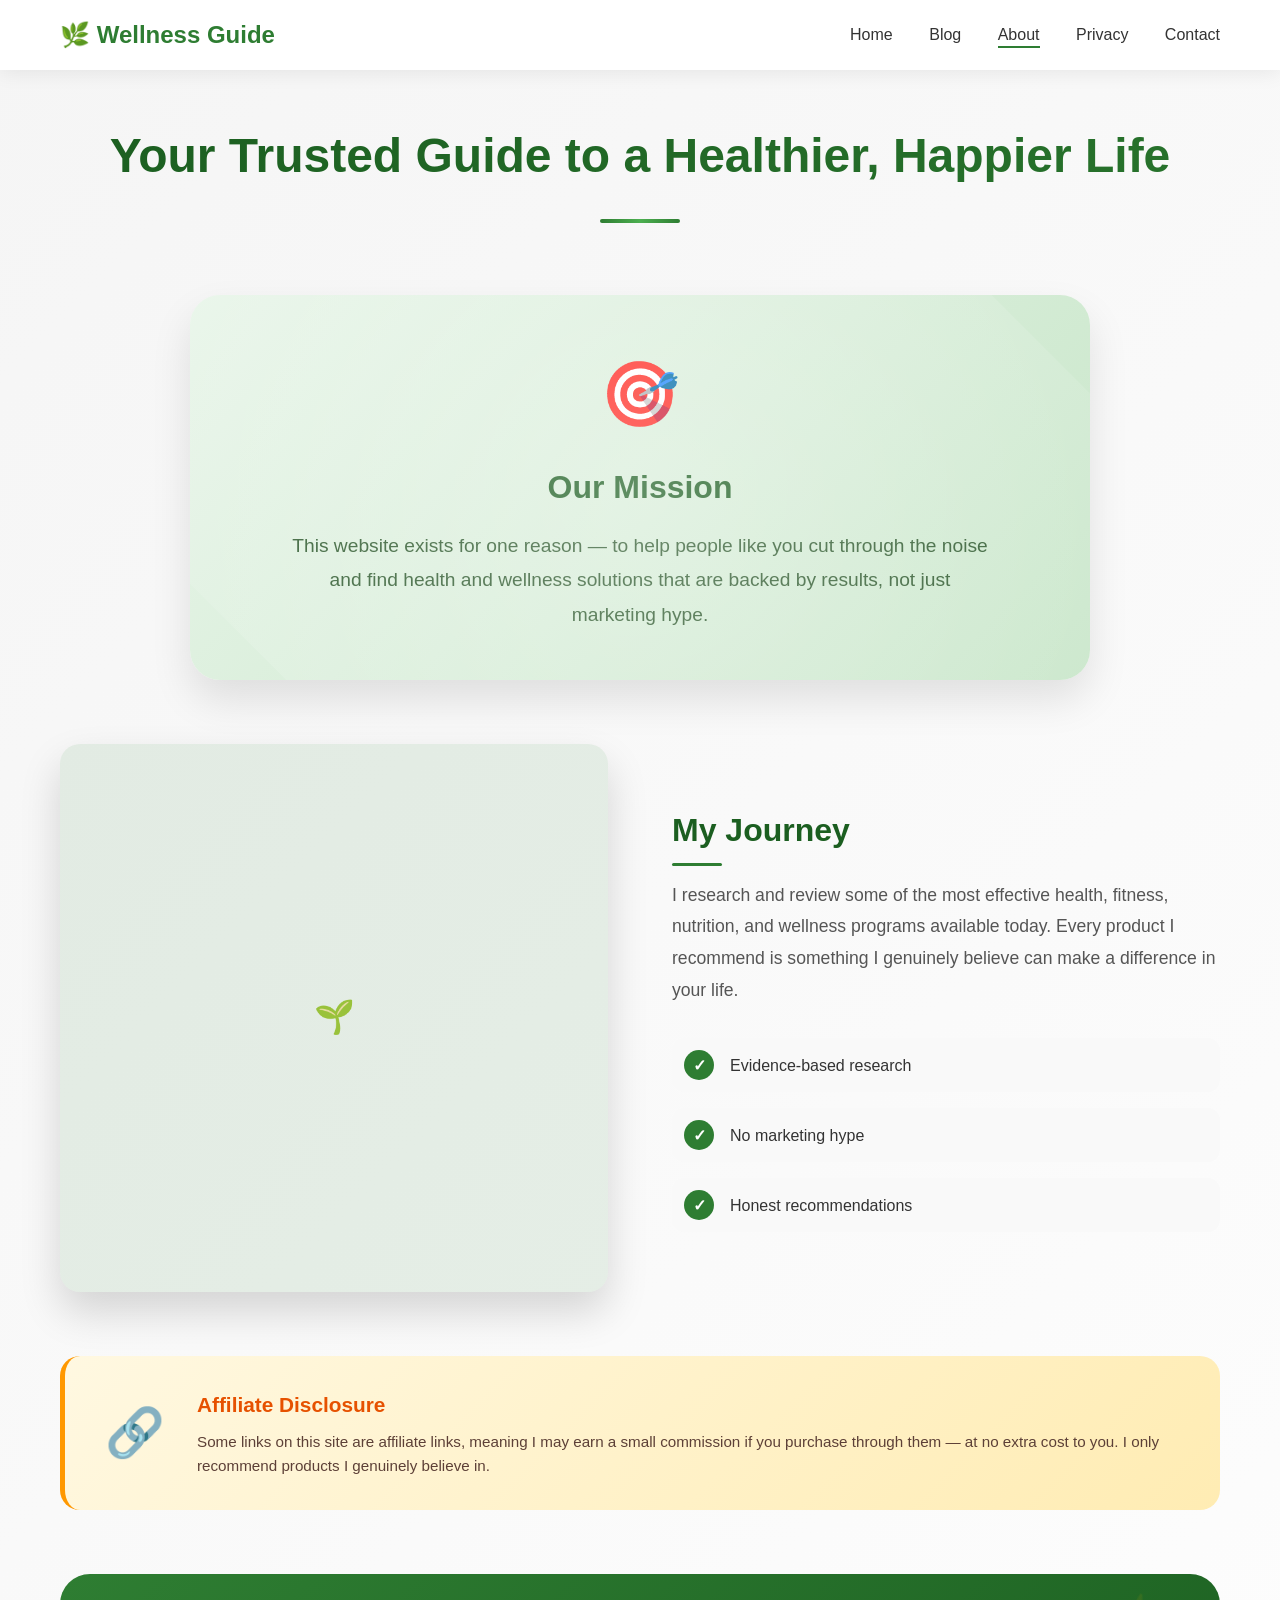
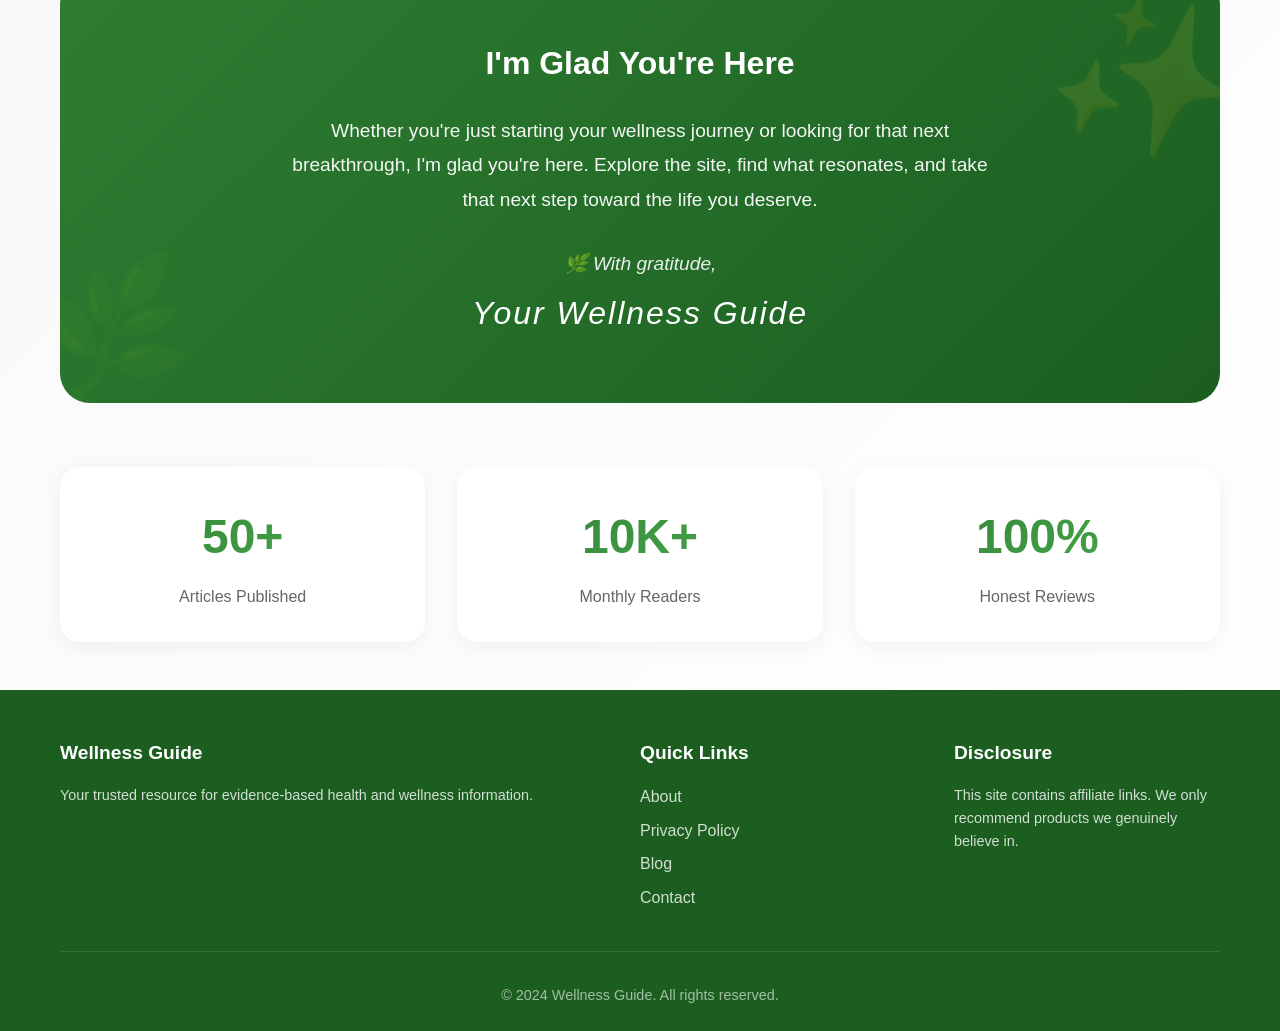
==== about.html @ e4403108 "Add files via upload" ====
<!DOCTYPE html>
<html lang="en">
<head>
    <meta charset="UTF-8">
    <meta name="viewport" content="width=device-width, initial-scale=1.0">
    <meta name="description" content="Meet the person behind Wellness Guide - your trusted source for health information.">
    <title>About Me - Wellness Guide</title>
    
    <style>
        /* ===== ATTRACTIVE BUILT-IN CSS FOR ABOUT PAGE ===== */
        * {
            margin: 0;
            padding: 0;
            box-sizing: border-box;
        }

        body {
            font-family: 'Segoe UI', Tahoma, Geneva, Verdana, sans-serif;
            line-height: 1.6;
            color: #333;
            background: linear-gradient(135deg, #f5f5f5 0%, #fff 100%);
        }

        /* Header Styles */
        .header {
            background: rgba(255,255,255,0.95);
            backdrop-filter: blur(10px);
            box-shadow: 0 2px 20px rgba(0,0,0,0.08);
            position: sticky;
            top: 0;
            z-index: 100;
            padding: 1rem 0;
        }

        .nav-container {
            max-width: 1200px;
            margin: 0 auto;
            padding: 0 20px;
            display: flex;
            justify-content: space-between;
            align-items: center;
        }

        .logo {
            font-size: 1.5rem;
            font-weight: bold;
            color: #2E7D32;
            text-decoration: none;
            transition: all 0.3s ease;
        }

        .logo:hover {
            transform: scale(1.05);
            text-shadow: 0 2px 10px rgba(46,125,50,0.3);
        }

        .nav-links a {
            color: #333;
            text-decoration: none;
            margin-left: 2rem;
            font-weight: 500;
            transition: all 0.3s ease;
            position: relative;
        }

        .nav-links a::after {
            content: '';
            position: absolute;
            bottom: -5px;
            left: 0;
            width: 0;
            height: 2px;
            background: #2E7D32;
            transition: width 0.3s ease;
        }

        .nav-links a:hover::after,
        .nav-links a.active::after {
            width: 100%;
        }

        .nav-links a:hover {
            color: #2E7D32;
        }

        /* Container */
        .container {
            max-width: 1200px;
            margin: 0 auto;
            padding: 0 20px;
        }

        /* ===== ABOUT PAGE SPECIFIC STYLES ===== */
        .about-page {
            animation: fadeIn 0.8s ease-out;
        }

        @keyframes fadeIn {
            from {
                opacity: 0;
                transform: translateY(20px);
            }
            to {
                opacity: 1;
                transform: translateY(0);
            }
        }

        /* Hero Quote */
        .about-hero {
            text-align: center;
            padding: 3rem 0 1rem;
        }

        .about-hero h1 {
            font-size: 3rem;
            background: linear-gradient(135deg, #1B5E20, #2E7D32, #4CAF50);
            background-size: 300% 300%;
            -webkit-background-clip: text;
            background-clip: text;
            color: transparent;
            animation: gradientShift 3s ease infinite;
            margin-bottom: 1rem;
        }

        @keyframes gradientShift {
            0% { background-position: 0% 50%; }
            50% { background-position: 100% 50%; }
            100% { background-position: 0% 50%; }
        }

        .hero-divider {
            width: 80px;
            height: 4px;
            background: linear-gradient(90deg, #2E7D32, #4CAF50, #2E7D32);
            margin: 1.5rem auto;
            border-radius: 2px;
            animation: pulseWidth 2s ease-in-out infinite;
        }

        @keyframes pulseWidth {
            0%, 100% { width: 80px; opacity: 0.6; }
            50% { width: 120px; opacity: 1; }
        }

        /* Mission Section */
        .mission-section {
            max-width: 900px;
            margin: 2rem auto 4rem;
            perspective: 1000px;
        }

        .mission-card {
            background: linear-gradient(135deg, #E8F5E9, #C8E6C9);
            padding: 3rem;
            border-radius: 30px;
            text-align: center;
            position: relative;
            overflow: hidden;
            transition: all 0.4s ease;
            box-shadow: 0 20px 40px rgba(0,0,0,0.1);
        }

        .mission-card::before {
            content: '';
            position: absolute;
            top: -50%;
            left: -50%;
            width: 200%;
            height: 200%;
            background: radial-gradient(circle, rgba(255,255,255,0.3) 0%, transparent 70%);
            transform: rotate(45deg);
            transition: transform 0.6s ease;
        }

        .mission-card:hover::before {
            transform: rotate(45deg) translate(10%, 10%);
        }

        .mission-card:hover {
            transform: translateY(-10px) scale(1.02);
            box-shadow: 0 30px 50px rgba(0,0,0,0.15);
        }

        .mission-icon {
            font-size: 4rem;
            margin-bottom: 1rem;
            display: inline-block;
            animation: bounce 2s ease-in-out infinite;
        }

        @keyframes bounce {
            0%, 100% { transform: translateY(0); }
            50% { transform: translateY(-10px); }
        }

        .mission-card h2 {
            font-size: 2rem;
            color: #1B5E20;
            margin-bottom: 1rem;
        }

        .mission-text {
            font-size: 1.2rem;
            line-height: 1.8;
            color: #2E5A2E;
            font-weight: 500;
            max-width: 700px;
            margin: 0 auto;
        }

        /* Story Grid */
        .story-grid {
            display: grid;
            grid-template-columns: 1fr 1fr;
            gap: 4rem;
            margin-bottom: 4rem;
            align-items: center;
        }

        .story-image {
            position: relative;
            border-radius: 20px;
            overflow: hidden;
            box-shadow: 0 20px 40px rgba(0,0,0,0.15);
            transition: all 0.4s ease;
        }

        .story-image::before {
            content: '';
            position: absolute;
            top: 0;
            left: 0;
            width: 100%;
            height: 100%;
            background: linear-gradient(135deg, rgba(46,125,50,0.3), transparent);
            z-index: 1;
            opacity: 0;
            transition: opacity 0.4s ease;
        }

        .story-image:hover::before {
            opacity: 1;
        }

        .story-image:hover {
            transform: scale(1.02);
            box-shadow: 0 30px 50px rgba(0,0,0,0.2);
        }

        .story-image img {
            width: 100%;
            height: auto;
            display: block;
            transition: transform 0.4s ease;
        }

        .story-image:hover img {
            transform: scale(1.05);
        }

        .story-content h2 {
            font-size: 2rem;
            color: #1B5E20;
            margin-bottom: 1.5rem;
            position: relative;
            display: inline-block;
        }

        .story-content h2::after {
            content: '';
            position: absolute;
            bottom: -10px;
            left: 0;
            width: 50px;
            height: 3px;
            background: #2E7D32;
            border-radius: 2px;
        }

        .story-content p {
            font-size: 1.1rem;
            color: #555;
            margin-bottom: 2rem;
            line-height: 1.8;
        }

        /* Values List */
        .values-list {
            display: flex;
            flex-direction: column;
            gap: 1rem;
        }

        .value-item {
            display: flex;
            align-items: center;
            gap: 1rem;
            padding: 0.75rem;
            background: #f9f9f9;
            border-radius: 12px;
            transition: all 0.3s ease;
            cursor: pointer;
        }

        .value-item:hover {
            background: linear-gradient(90deg, #E8F5E9, #f9f9f9);
            transform: translateX(10px);
        }

        .value-icon {
            width: 30px;
            height: 30px;
            background: #2E7D32;
            color: white;
            border-radius: 50%;
            display: flex;
            align-items: center;
            justify-content: center;
            font-weight: bold;
            font-size: 1rem;
            transition: all 0.3s ease;
        }

        .value-item:hover .value-icon {
            transform: scale(1.1);
            background: #1B5E20;
        }

        /* Disclosure Card */
        .disclosure-card {
            background: linear-gradient(135deg, #FFF8E1, #FFECB3);
            padding: 2rem 2.5rem;
            border-radius: 20px;
            display: flex;
            gap: 2rem;
            align-items: center;
            margin-bottom: 4rem;
            border-left: 5px solid #FF9800;
            transition: all 0.3s ease;
            cursor: pointer;
        }

        .disclosure-card:hover {
            transform: translateX(10px);
            box-shadow: 0 10px 30px rgba(0,0,0,0.1);
        }

        .disclosure-icon {
            font-size: 3rem;
            transition: transform 0.3s ease;
        }

        .disclosure-card:hover .disclosure-icon {
            transform: rotate(10deg) scale(1.1);
        }

        .disclosure-content h3 {
            color: #E65100;
            font-size: 1.3rem;
            margin-bottom: 0.5rem;
        }

        .disclosure-content p {
            color: #5D4037;
            font-size: 0.95rem;
            line-height: 1.6;
        }

        /* Welcome Section */
        .welcome-section {
            margin-bottom: 4rem;
        }

        .welcome-card {
            background: linear-gradient(135deg, #2E7D32, #1B5E20);
            color: white;
            padding: 4rem 3rem;
            border-radius: 30px;
            text-align: center;
            position: relative;
            overflow: hidden;
            transition: all 0.4s ease;
        }

        .welcome-card::before {
            content: '✨';
            position: absolute;
            top: -20px;
            right: -20px;
            font-size: 150px;
            opacity: 0.1;
            transform: rotate(15deg);
        }

        .welcome-card::after {
            content: '🌿';
            position: absolute;
            bottom: -20px;
            left: -20px;
            font-size: 120px;
            opacity: 0.1;
            transform: rotate(-10deg);
        }

        .welcome-card:hover {
            transform: translateY(-10px);
            box-shadow: 0 30px 50px rgba(0,0,0,0.2);
        }

        .welcome-card h2 {
            color: white;
            font-size: 2rem;
            margin-bottom: 1.5rem;
        }

        .welcome-text {
            font-size: 1.2rem;
            max-width: 700px;
            margin: 0 auto 2rem;
            opacity: 0.95;
            line-height: 1.8;
        }

        .signature-line {
            font-size: 1.2rem;
            margin-bottom: 0.5rem;
            opacity: 0.9;
            font-style: italic;
        }

        .signature {
            font-size: 2rem;
            font-weight: 300;
            font-style: italic;
            letter-spacing: 2px;
        }

        /* Stats Grid */
        .stats-grid {
            display: grid;
            grid-template-columns: repeat(auto-fit, minmax(200px, 1fr));
            gap: 2rem;
            margin-bottom: 3rem;
            text-align: center;
        }

        .stat-item {
            background: white;
            padding: 2rem 1rem;
            border-radius: 20px;
            transition: all 0.3s ease;
            box-shadow: 0 5px 20px rgba(0,0,0,0.05);
        }

        .stat-item:hover {
            transform: translateY(-10px) scale(1.05);
            box-shadow: 0 20px 40px rgba(46,125,50,0.15);
            background: linear-gradient(135deg, #fff, #f5f5f5);
        }

        .stat-number {
            font-size: 3rem;
            font-weight: bold;
            background: linear-gradient(135deg, #2E7D32, #4CAF50);
            -webkit-background-clip: text;
            background-clip: text;
            color: transparent;
            transition: all 0.3s ease;
        }

        .stat-item:hover .stat-number {
            transform: scale(1.05);
        }

        .stat-label {
            color: #666;
            font-size: 1rem;
            margin-top: 0.5rem;
            font-weight: 500;
        }

        /* Footer */
        .footer {
            background: #1B5E20;
            color: white;
            padding: 3rem 0 1.5rem;
            margin-top: 3rem;
        }

        .footer-grid {
            display: grid;
            grid-template-columns: 2fr 1fr 1fr;
            gap: 3rem;
            margin-bottom: 2rem;
        }

        .footer-section h4 {
            color: white;
            margin-bottom: 1rem;
            font-size: 1.2rem;
        }

        .footer-section p {
            color: rgba(255,255,255,0.8);
            font-size: 0.9rem;
            line-height: 1.6;
        }

        .footer-section a {
            color: rgba(255,255,255,0.8);
            text-decoration: none;
            display: block;
            margin-bottom: 0.5rem;
            transition: all 0.3s ease;
        }

        .footer-section a:hover {
            color: white;
            transform: translateX(5px);
        }

        .copyright {
            text-align: center;
            padding-top: 2rem;
            border-top: 1px solid rgba(255,255,255,0.1);
            color: rgba(255,255,255,0.6);
            font-size: 0.9rem;
        }

        /* Responsive Design */
        @media (max-width: 992px) {
            .story-grid {
                gap: 2rem;
            }
            
            .about-hero h1 {
                font-size: 2.5rem;
            }
        }

        @media (max-width: 768px) {
            .nav-container {
                flex-direction: column;
                gap: 1rem;
            }
            
            .nav-links a {
                margin: 0 1rem;
            }
            
            .about-hero h1 {
                font-size: 2rem;
            }
            
            .story-grid {
                grid-template-columns: 1fr;
                gap: 2rem;
            }
            
            .mission-card {
                padding: 2rem;
            }
            
            .mission-text {
                font-size: 1rem;
            }
            
            .disclosure-card {
                flex-direction: column;
                text-align: center;
                padding: 1.5rem;
            }
            
            .welcome-card {
                padding: 2rem 1.5rem;
            }
            
            .welcome-text {
                font-size: 1rem;
            }
            
            .signature {
                font-size: 1.5rem;
            }
            
            .footer-grid {
                grid-template-columns: 1fr;
                gap: 2rem;
                text-align: center;
            }
            
            .stats-grid {
                grid-template-columns: 1fr;
                gap: 1rem;
            }
        }

        @media (max-width: 480px) {
            .container {
                padding: 0 15px;
            }
            
            .about-hero h1 {
                font-size: 1.8rem;
            }
            
            .mission-card h2 {
                font-size: 1.5rem;
            }
            
            .stat-number {
                font-size: 2rem;
            }
        }
    </style>
</head>
<body>
    <header class="header">
        <div class="nav-container">
            <a href="index.html" class="logo">🌿 Wellness Guide</a>
            <nav class="nav-links">
                <a href="index.html">Home</a>
                <a href="blog.html">Blog</a>
                <a href="about.html" class="active">About</a>
                <a href="privacy.html">Privacy</a>
                <a href="contact.html">Contact</a>
            </nav>
        </div>
    </header>

    <main class="container about-page">
        <!-- Hero Quote -->
        <div class="about-hero">
            <h1>Your Trusted Guide to a Healthier, Happier Life</h1>
            <div class="hero-divider"></div>
        </div>

        <!-- Main Mission -->
        <div class="mission-section">
            <div class="mission-card">
                <div class="mission-icon">🎯</div>
                <h2>Our Mission</h2>
                <p class="mission-text">This website exists for one reason — to help people like you cut through the noise and find health and wellness solutions that are backed by results, not just marketing hype.</p>
            </div>
        </div>

        <!-- Story Grid -->
        <div class="story-grid">
            <div class="story-image">
                <img src="data:image/svg+xml,%3Csvg xmlns='http://www.w3.org/2000/svg' width='400' height='400' viewBox='0 0 400 400'%3E%3Crect width='400' height='400' fill='%232E7D32' opacity='0.1'/%3E%3Ctext x='50%25' y='50%25' text-anchor='middle' dy='.3em' fill='%232E7D32' font-size='24'%3E🌱%3C/text%3E%3C/svg%3E"
                     alt="Wellness journey illustration" 
                     loading="lazy"
                     width="400" 
                     height="400">
            </div>
            <div class="story-content">
                <h2>My Journey</h2>
                <p>I research and review some of the most effective health, fitness, nutrition, and wellness programs available today. Every product I recommend is something I genuinely believe can make a difference in your life.</p>
                
                <div class="values-list">
                    <div class="value-item">
                        <span class="value-icon">✓</span>
                        <span>Evidence-based research</span>
                    </div>
                    <div class="value-item">
                        <span class="value-icon">✓</span>
                        <span>No marketing hype</span>
                    </div>
                    <div class="value-item">
                        <span class="value-icon">✓</span>
                        <span>Honest recommendations</span>
                    </div>
                </div>
            </div>
        </div>

        <!-- Affiliate Disclosure Card - Prominently Displayed -->
        <div class="disclosure-card">
            <div class="disclosure-icon">🔗</div>
            <div class="disclosure-content">
                <h3>Affiliate Disclosure</h3>
                <p>Some links on this site are affiliate links, meaning I may earn a small commission if you purchase through them — at no extra cost to you. I only recommend products I genuinely believe in.</p>
            </div>
        </div>

        <!-- Welcome Message -->
        <div class="welcome-section">
            <div class="welcome-card">
                <h2>I'm Glad You're Here</h2>
                <p class="welcome-text">Whether you're just starting your wellness journey or looking for that next breakthrough, I'm glad you're here. Explore the site, find what resonates, and take that next step toward the life you deserve.</p>
                <div class="signature-line">🌿 With gratitude,</div>
                <div class="signature">Your Wellness Guide</div>
            </div>
        </div>

        <!-- Quick Stats -->
        <div class="stats-grid">
            <div class="stat-item">
                <div class="stat-number">50+</div>
                <div class="stat-label">Articles Published</div>
            </div>
            <div class="stat-item">
                <div class="stat-number">10K+</div>
                <div class="stat-label">Monthly Readers</div>
            </div>
            <div class="stat-item">
                <div class="stat-number">100%</div>
                <div class="stat-label">Honest Reviews</div>
            </div>
        </div>
    </main>

    <footer class="footer">
        <div class="container">
            <div class="footer-grid">
                <div class="footer-section">
                    <h4>Wellness Guide</h4>
                    <p>Your trusted resource for evidence-based health and wellness information.</p>
                </div>
                <div class="footer-section">
                    <h4>Quick Links</h4>
                    <a href="about.html">About</a>
                    <a href="privacy.html">Privacy Policy</a>
                    <a href="blog.html">Blog</a>
                    <a href="contact.html">Contact</a>
                </div>
                <div class="footer-section">
                    <h4>Disclosure</h4>
                    <p>This site contains affiliate links. We only recommend products we genuinely believe in.</p>
                </div>
            </div>
            <div class="copyright">
                <p>&copy; 2024 Wellness Guide. All rights reserved.</p>
            </div>
        </div>
    </footer>
</body>
</html>
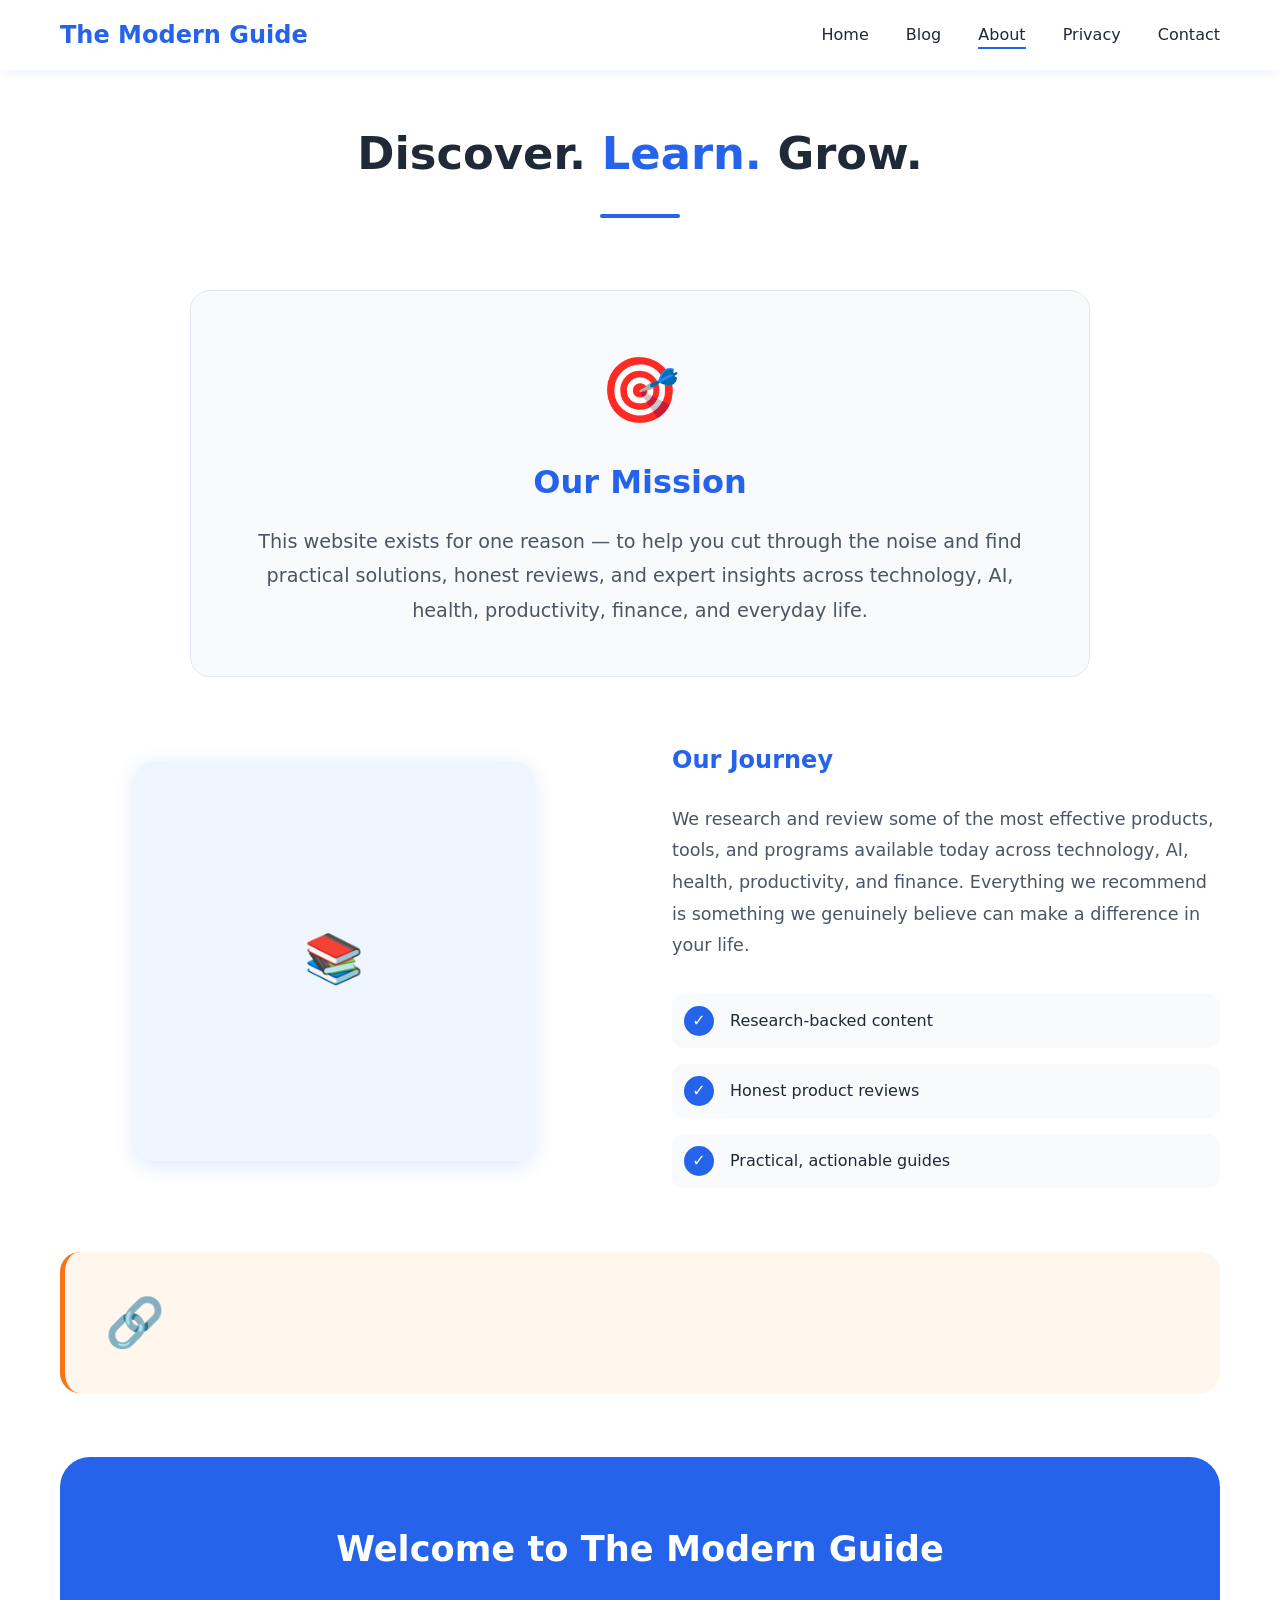
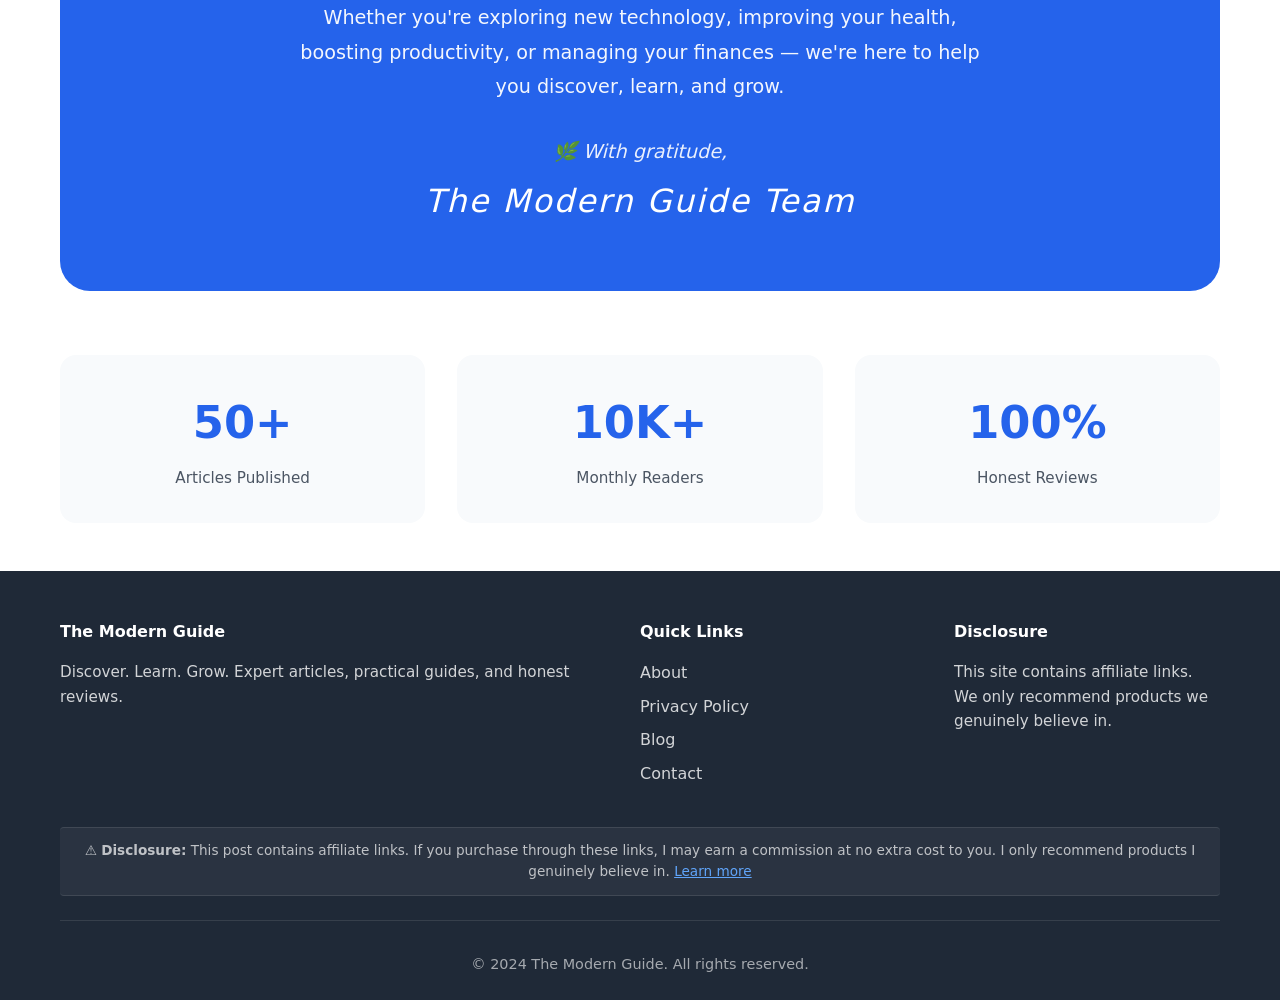
==== commit 04b10766: "updated" ====
--- a/about.html
+++ b/about.html
@@ -3,29 +3,48 @@
 <head>
     <meta charset="UTF-8">
     <meta name="viewport" content="width=device-width, initial-scale=1.0">
-    <meta name="description" content="Meet the person behind Wellness Guide - your trusted source for health information.">
-    <title>About Me - Wellness Guide</title>
+    <meta name="description" content="About The Modern Guide - Discover. Learn. Grow. Expert articles, practical guides, and product reviews.">
+    <title>About - The Modern Guide</title>
     
     <style>
-        /* ===== ATTRACTIVE BUILT-IN CSS FOR ABOUT PAGE ===== */
+        /* ===== MODERN GUIDE - ABOUT PAGE CSS ===== */
         * {
             margin: 0;
             padding: 0;
             box-sizing: border-box;
         }
 
+        :root {
+            --primary: #2563EB;
+            --primary-hover: #1D4ED8;
+            --secondary: #60A5FA;
+            --accent: #F97316;
+            --text: #1F2937;
+            --text-light: #4B5563;
+            --background: #FFFFFF;
+            --light-bg: #F8FAFC;
+            --gray-border: #E2E8F0;
+            --shadow: 0 2px 10px rgba(37, 99, 235, 0.08);
+            --shadow-hover: 0 5px 20px rgba(37, 99, 235, 0.15);
+            --transition: 0.3s ease;
+        }
+
         body {
-            font-family: 'Segoe UI', Tahoma, Geneva, Verdana, sans-serif;
+            font-family: 'Segoe UI', system-ui, -apple-system, sans-serif;
             line-height: 1.6;
-            color: #333;
-            background: linear-gradient(135deg, #f5f5f5 0%, #fff 100%);
-        }
-
-        /* Header Styles */
+            color: var(--text);
+            background: var(--background);
+        }
+
+        .container {
+            max-width: 1200px;
+            margin: 0 auto;
+            padding: 0 20px;
+        }
+
         .header {
-            background: rgba(255,255,255,0.95);
-            backdrop-filter: blur(10px);
-            box-shadow: 0 2px 20px rgba(0,0,0,0.08);
+            background: var(--background);
+            box-shadow: var(--shadow);
             position: sticky;
             top: 0;
             z-index: 100;
@@ -44,22 +63,16 @@
         .logo {
             font-size: 1.5rem;
             font-weight: bold;
-            color: #2E7D32;
+            color: var(--primary);
             text-decoration: none;
-            transition: all 0.3s ease;
-        }
-
-        .logo:hover {
-            transform: scale(1.05);
-            text-shadow: 0 2px 10px rgba(46,125,50,0.3);
         }
 
         .nav-links a {
-            color: #333;
+            color: var(--text);
             text-decoration: none;
             margin-left: 2rem;
             font-weight: 500;
-            transition: all 0.3s ease;
+            transition: color var(--transition);
             position: relative;
         }
 
@@ -70,8 +83,8 @@
             left: 0;
             width: 0;
             height: 2px;
-            background: #2E7D32;
-            transition: width 0.3s ease;
+            background: var(--primary);
+            transition: width var(--transition);
         }
 
         .nav-links a:hover::after,
@@ -80,136 +93,69 @@
         }
 
         .nav-links a:hover {
-            color: #2E7D32;
-        }
-
-        /* Container */
-        .container {
-            max-width: 1200px;
-            margin: 0 auto;
-            padding: 0 20px;
-        }
-
-        /* ===== ABOUT PAGE SPECIFIC STYLES ===== */
-        .about-page {
-            animation: fadeIn 0.8s ease-out;
-        }
-
-        @keyframes fadeIn {
-            from {
-                opacity: 0;
-                transform: translateY(20px);
-            }
-            to {
-                opacity: 1;
-                transform: translateY(0);
-            }
-        }
-
-        /* Hero Quote */
+            color: var(--primary);
+        }
+
         .about-hero {
             text-align: center;
             padding: 3rem 0 1rem;
         }
 
         .about-hero h1 {
-            font-size: 3rem;
-            background: linear-gradient(135deg, #1B5E20, #2E7D32, #4CAF50);
-            background-size: 300% 300%;
-            -webkit-background-clip: text;
-            background-clip: text;
-            color: transparent;
-            animation: gradientShift 3s ease infinite;
-            margin-bottom: 1rem;
-        }
-
-        @keyframes gradientShift {
-            0% { background-position: 0% 50%; }
-            50% { background-position: 100% 50%; }
-            100% { background-position: 0% 50%; }
+            font-size: 2.8rem;
+            color: var(--text);
+            max-width: 800px;
+            margin: 0 auto 1rem;
+        }
+
+        .about-hero h1 span {
+            color: var(--primary);
         }
 
         .hero-divider {
             width: 80px;
             height: 4px;
-            background: linear-gradient(90deg, #2E7D32, #4CAF50, #2E7D32);
+            background: var(--primary);
             margin: 1.5rem auto;
             border-radius: 2px;
-            animation: pulseWidth 2s ease-in-out infinite;
-        }
-
-        @keyframes pulseWidth {
-            0%, 100% { width: 80px; opacity: 0.6; }
-            50% { width: 120px; opacity: 1; }
-        }
-
-        /* Mission Section */
+        }
+
         .mission-section {
             max-width: 900px;
             margin: 2rem auto 4rem;
-            perspective: 1000px;
         }
 
         .mission-card {
-            background: linear-gradient(135deg, #E8F5E9, #C8E6C9);
+            background: var(--light-bg);
             padding: 3rem;
-            border-radius: 30px;
-            text-align: center;
-            position: relative;
-            overflow: hidden;
-            transition: all 0.4s ease;
-            box-shadow: 0 20px 40px rgba(0,0,0,0.1);
-        }
-
-        .mission-card::before {
-            content: '';
-            position: absolute;
-            top: -50%;
-            left: -50%;
-            width: 200%;
-            height: 200%;
-            background: radial-gradient(circle, rgba(255,255,255,0.3) 0%, transparent 70%);
-            transform: rotate(45deg);
-            transition: transform 0.6s ease;
-        }
-
-        .mission-card:hover::before {
-            transform: rotate(45deg) translate(10%, 10%);
+            border-radius: 20px;
+            text-align: center;
+            border: 1px solid var(--gray-border);
+            transition: all var(--transition);
         }
 
         .mission-card:hover {
-            transform: translateY(-10px) scale(1.02);
-            box-shadow: 0 30px 50px rgba(0,0,0,0.15);
+            transform: translateY(-5px);
+            box-shadow: var(--shadow-hover);
         }
 
         .mission-icon {
             font-size: 4rem;
             margin-bottom: 1rem;
-            display: inline-block;
-            animation: bounce 2s ease-in-out infinite;
-        }
-
-        @keyframes bounce {
-            0%, 100% { transform: translateY(0); }
-            50% { transform: translateY(-10px); }
         }
 
         .mission-card h2 {
             font-size: 2rem;
-            color: #1B5E20;
+            color: var(--primary);
             margin-bottom: 1rem;
         }
 
         .mission-text {
             font-size: 1.2rem;
             line-height: 1.8;
-            color: #2E5A2E;
-            font-weight: 500;
-            max-width: 700px;
-            margin: 0 auto;
-        }
-
-        /* Story Grid */
+            color: var(--text-light);
+        }
+
         .story-grid {
             display: grid;
             grid-template-columns: 1fr 1fr;
@@ -219,73 +165,27 @@
         }
 
         .story-image {
-            position: relative;
+            text-align: center;
+        }
+
+        .story-image img {
+            max-width: 100%;
             border-radius: 20px;
-            overflow: hidden;
-            box-shadow: 0 20px 40px rgba(0,0,0,0.15);
-            transition: all 0.4s ease;
-        }
-
-        .story-image::before {
-            content: '';
-            position: absolute;
-            top: 0;
-            left: 0;
-            width: 100%;
-            height: 100%;
-            background: linear-gradient(135deg, rgba(46,125,50,0.3), transparent);
-            z-index: 1;
-            opacity: 0;
-            transition: opacity 0.4s ease;
-        }
-
-        .story-image:hover::before {
-            opacity: 1;
-        }
-
-        .story-image:hover {
-            transform: scale(1.02);
-            box-shadow: 0 30px 50px rgba(0,0,0,0.2);
-        }
-
-        .story-image img {
-            width: 100%;
-            height: auto;
-            display: block;
-            transition: transform 0.4s ease;
-        }
-
-        .story-image:hover img {
-            transform: scale(1.05);
+            box-shadow: var(--shadow-hover);
         }
 
         .story-content h2 {
-            font-size: 2rem;
-            color: #1B5E20;
+            color: var(--primary);
             margin-bottom: 1.5rem;
-            position: relative;
-            display: inline-block;
-        }
-
-        .story-content h2::after {
-            content: '';
-            position: absolute;
-            bottom: -10px;
-            left: 0;
-            width: 50px;
-            height: 3px;
-            background: #2E7D32;
-            border-radius: 2px;
         }
 
         .story-content p {
             font-size: 1.1rem;
-            color: #555;
+            color: var(--text-light);
             margin-bottom: 2rem;
             line-height: 1.8;
         }
 
-        /* Values List */
         .values-list {
             display: flex;
             flex-direction: column;
@@ -297,120 +197,75 @@
             align-items: center;
             gap: 1rem;
             padding: 0.75rem;
-            background: #f9f9f9;
+            background: var(--light-bg);
             border-radius: 12px;
-            transition: all 0.3s ease;
-            cursor: pointer;
+            transition: all var(--transition);
         }
 
         .value-item:hover {
-            background: linear-gradient(90deg, #E8F5E9, #f9f9f9);
             transform: translateX(10px);
+            background: #EFF6FF;
         }
 
         .value-icon {
             width: 30px;
             height: 30px;
-            background: #2E7D32;
+            background: var(--primary);
             color: white;
             border-radius: 50%;
             display: flex;
             align-items: center;
             justify-content: center;
             font-weight: bold;
-            font-size: 1rem;
-            transition: all 0.3s ease;
-        }
-
-        .value-item:hover .value-icon {
-            transform: scale(1.1);
-            background: #1B5E20;
-        }
-
-        /* Disclosure Card */
+        }
+
         .disclosure-card {
-            background: linear-gradient(135deg, #FFF8E1, #FFECB3);
+            background: #FFF7ED;
             padding: 2rem 2.5rem;
             border-radius: 20px;
             display: flex;
             gap: 2rem;
             align-items: center;
             margin-bottom: 4rem;
-            border-left: 5px solid #FF9800;
-            transition: all 0.3s ease;
-            cursor: pointer;
+            border-left: 5px solid var(--accent);
+            transition: all var(--transition);
         }
 
         .disclosure-card:hover {
             transform: translateX(10px);
-            box-shadow: 0 10px 30px rgba(0,0,0,0.1);
+            box-shadow: var(--shadow-hover);
         }
 
         .disclosure-icon {
             font-size: 3rem;
-            transition: transform 0.3s ease;
-        }
-
-        .disclosure-card:hover .disclosure-icon {
-            transform: rotate(10deg) scale(1.1);
         }
 
         .disclosure-content h3 {
-            color: #E65100;
-            font-size: 1.3rem;
+            color: #C2410C;
             margin-bottom: 0.5rem;
         }
 
         .disclosure-content p {
-            color: #5D4037;
+            color: #7C2D12;
             font-size: 0.95rem;
             line-height: 1.6;
         }
 
-        /* Welcome Section */
         .welcome-section {
             margin-bottom: 4rem;
         }
 
         .welcome-card {
-            background: linear-gradient(135deg, #2E7D32, #1B5E20);
+            background: var(--primary);
             color: white;
             padding: 4rem 3rem;
             border-radius: 30px;
             text-align: center;
-            position: relative;
-            overflow: hidden;
-            transition: all 0.4s ease;
-        }
-
-        .welcome-card::before {
-            content: '✨';
-            position: absolute;
-            top: -20px;
-            right: -20px;
-            font-size: 150px;
-            opacity: 0.1;
-            transform: rotate(15deg);
-        }
-
-        .welcome-card::after {
-            content: '🌿';
-            position: absolute;
-            bottom: -20px;
-            left: -20px;
-            font-size: 120px;
-            opacity: 0.1;
-            transform: rotate(-10deg);
-        }
-
-        .welcome-card:hover {
-            transform: translateY(-10px);
-            box-shadow: 0 30px 50px rgba(0,0,0,0.2);
         }
 
         .welcome-card h2 {
             color: white;
-            font-size: 2rem;
+            font-size: 2.2rem;
             margin-bottom: 1.5rem;
         }
 
@@ -436,7 +291,6 @@
             letter-spacing: 2px;
         }
 
-        /* Stats Grid */
         .stats-grid {
             display: grid;
             grid-template-columns: repeat(auto-fit, minmax(200px, 1fr));
@@ -446,46 +300,33 @@
         }
 
         .stat-item {
-            background: white;
+            background: var(--light-bg);
             padding: 2rem 1rem;
-            border-radius: 20px;
-            transition: all 0.3s ease;
-            box-shadow: 0 5px 20px rgba(0,0,0,0.05);
+            border-radius: 16px;
+            transition: all var(--transition);
         }
 
         .stat-item:hover {
-            transform: translateY(-10px) scale(1.05);
-            box-shadow: 0 20px 40px rgba(46,125,50,0.15);
-            background: linear-gradient(135deg, #fff, #f5f5f5);
+            transform: translateY(-5px);
+            box-shadow: var(--shadow-hover);
         }
 
         .stat-number {
-            font-size: 3rem;
+            font-size: 2.8rem;
             font-weight: bold;
-            background: linear-gradient(135deg, #2E7D32, #4CAF50);
-            -webkit-background-clip: text;
-            background-clip: text;
-            color: transparent;
-            transition: all 0.3s ease;
-        }
-
-        .stat-item:hover .stat-number {
-            transform: scale(1.05);
+            color: var(--primary);
         }
 
         .stat-label {
-            color: #666;
-            font-size: 1rem;
+            color: var(--text-light);
+            font-size: 0.95rem;
             margin-top: 0.5rem;
-            font-weight: 500;
-        }
-
-        /* Footer */
+        }
+
         .footer {
-            background: #1B5E20;
+            background: var(--text);
             color: white;
             padding: 3rem 0 1.5rem;
-            margin-top: 3rem;
         }
 
         .footer-grid {
@@ -498,13 +339,11 @@
         .footer-section h4 {
             color: white;
             margin-bottom: 1rem;
-            font-size: 1.2rem;
         }
 
         .footer-section p {
             color: rgba(255,255,255,0.8);
-            font-size: 0.9rem;
-            line-height: 1.6;
+            font-size: 0.95rem;
         }
 
         .footer-section a {
@@ -512,12 +351,33 @@
             text-decoration: none;
             display: block;
             margin-bottom: 0.5rem;
-            transition: all 0.3s ease;
+            transition: all var(--transition);
         }
 
         .footer-section a:hover {
-            color: white;
+            color: var(--secondary);
             transform: translateX(5px);
+        }
+
+        .footer-disclosure {
+            background: rgba(255,255,255,0.05);
+            border-top: 1px solid rgba(255,255,255,0.1);
+            border-bottom: 1px solid rgba(255,255,255,0.1);
+            padding: 0.75rem 1rem;
+            margin: 1.5rem 0;
+            border-radius: 4px;
+            text-align: center;
+        }
+
+        .footer-disclosure p {
+            margin: 0;
+            color: rgba(255,255,255,0.7);
+            font-size: 0.85rem;
+        }
+
+        .footer-disclosure a {
+            color: var(--secondary);
+            text-decoration: underline;
         }
 
         .copyright {
@@ -528,89 +388,46 @@
             font-size: 0.9rem;
         }
 
-        /* Responsive Design */
-        @media (max-width: 992px) {
-            .story-grid {
-                gap: 2rem;
-            }
-            
-            .about-hero h1 {
-                font-size: 2.5rem;
-            }
-        }
-
         @media (max-width: 768px) {
             .nav-container {
                 flex-direction: column;
                 gap: 1rem;
             }
-            
+
             .nav-links a {
                 margin: 0 1rem;
             }
-            
+
             .about-hero h1 {
                 font-size: 2rem;
             }
-            
+
             .story-grid {
                 grid-template-columns: 1fr;
                 gap: 2rem;
             }
-            
-            .mission-card {
-                padding: 2rem;
-            }
-            
-            .mission-text {
-                font-size: 1rem;
-            }
-            
+
             .disclosure-card {
                 flex-direction: column;
                 text-align: center;
-                padding: 1.5rem;
-            }
-            
+            }
+
             .welcome-card {
                 padding: 2rem 1.5rem;
             }
-            
-            .welcome-text {
-                font-size: 1rem;
-            }
-            
-            .signature {
-                font-size: 1.5rem;
-            }
-            
+
             .footer-grid {
                 grid-template-columns: 1fr;
-                gap: 2rem;
                 text-align: center;
-            }
-            
+                gap: 1.5rem;
+            }
+
             .stats-grid {
                 grid-template-columns: 1fr;
-                gap: 1rem;
-            }
-        }
-
-        @media (max-width: 480px) {
-            .container {
-                padding: 0 15px;
-            }
-            
-            .about-hero h1 {
-                font-size: 1.8rem;
-            }
-            
-            .mission-card h2 {
-                font-size: 1.5rem;
-            }
-            
-            .stat-number {
-                font-size: 2rem;
+            }
+
+            .mission-card {
+                padding: 2rem;
             }
         }
     </style>
@@ -618,7 +435,7 @@
 <body>
     <header class="header">
         <div class="nav-container">
-            <a href="index.html" class="logo">🌿 Wellness Guide</a>
+            <a href="index.html" class="logo">The Modern Guide</a>
             <nav class="nav-links">
                 <a href="index.html">Home</a>
                 <a href="blog.html">Blog</a>
@@ -629,72 +446,58 @@
         </div>
     </header>
 
-    <main class="container about-page">
-        <!-- Hero Quote -->
+    <main class="container">
         <div class="about-hero">
-            <h1>Your Trusted Guide to a Healthier, Happier Life</h1>
+            <h1>Discover. <span>Learn.</span> Grow.</h1>
             <div class="hero-divider"></div>
         </div>
 
-        <!-- Main Mission -->
         <div class="mission-section">
             <div class="mission-card">
                 <div class="mission-icon">🎯</div>
                 <h2>Our Mission</h2>
-                <p class="mission-text">This website exists for one reason — to help people like you cut through the noise and find health and wellness solutions that are backed by results, not just marketing hype.</p>
-            </div>
-        </div>
-
-        <!-- Story Grid -->
+                <p class="mission-text">This website exists for one reason — to help you cut through the noise and find practical solutions, honest reviews, and expert insights across technology, AI, health, productivity, finance, and everyday life.</p>
+            </div>
+        </div>
+
         <div class="story-grid">
             <div class="story-image">
-                <img src="data:image/svg+xml,%3Csvg xmlns='http://www.w3.org/2000/svg' width='400' height='400' viewBox='0 0 400 400'%3E%3Crect width='400' height='400' fill='%232E7D32' opacity='0.1'/%3E%3Ctext x='50%25' y='50%25' text-anchor='middle' dy='.3em' fill='%232E7D32' font-size='24'%3E🌱%3C/text%3E%3C/svg%3E"
-                     alt="Wellness journey illustration" 
-                     loading="lazy"
-                     width="400" 
-                     height="400">
+                <img src="data:image/svg+xml,%3Csvg xmlns='http://www.w3.org/2000/svg' width='400' height='400' viewBox='0 0 400 400'%3E%3Crect width='400' height='400' fill='%23EFF6FF'/%3E%3Ctext x='50%25' y='50%25' text-anchor='middle' dy='.3em' fill='%232563EB' font-size='48'%3E📚%3C/text%3E%3C/svg%3E" alt="Learning journey" loading="lazy" width="400" height="400">
             </div>
             <div class="story-content">
-                <h2>My Journey</h2>
-                <p>I research and review some of the most effective health, fitness, nutrition, and wellness programs available today. Every product I recommend is something I genuinely believe can make a difference in your life.</p>
-                
+                <h2>Our Journey</h2>
+                <p>We research and review some of the most effective products, tools, and programs available today across technology, AI, health, productivity, and finance. Everything we recommend is something we genuinely believe can make a difference in your life.</p>
                 <div class="values-list">
                     <div class="value-item">
                         <span class="value-icon">✓</span>
-                        <span>Evidence-based research</span>
+                        <span>Research-backed content</span>
                     </div>
                     <div class="value-item">
                         <span class="value-icon">✓</span>
-                        <span>No marketing hype</span>
+                        <span>Honest product reviews</span>
                     </div>
                     <div class="value-item">
                         <span class="value-icon">✓</span>
-                        <span>Honest recommendations</span>
+                        <span>Practical, actionable guides</span>
                     </div>
                 </div>
             </div>
         </div>
 
-        <!-- Affiliate Disclosure Card - Prominently Displayed -->
         <div class="disclosure-card">
             <div class="disclosure-icon">🔗</div>
-            <div class="disclosure-content">
-                <h3>Affiliate Disclosure</h3>
-                <p>Some links on this site are affiliate links, meaning I may earn a small commission if you purchase through them — at no extra cost to you. I only recommend products I genuinely believe in.</p>
-            </div>
-        </div>
-
-        <!-- Welcome Message -->
+            
+        </div>
+
         <div class="welcome-section">
             <div class="welcome-card">
-                <h2>I'm Glad You're Here</h2>
-                <p class="welcome-text">Whether you're just starting your wellness journey or looking for that next breakthrough, I'm glad you're here. Explore the site, find what resonates, and take that next step toward the life you deserve.</p>
+                <h2>Welcome to The Modern Guide</h2>
+                <p class="welcome-text">Whether you're exploring new technology, improving your health, boosting productivity, or managing your finances — we're here to help you discover, learn, and grow.</p>
                 <div class="signature-line">🌿 With gratitude,</div>
-                <div class="signature">Your Wellness Guide</div>
-            </div>
-        </div>
-
-        <!-- Quick Stats -->
+                <div class="signature">The Modern Guide Team</div>
+            </div>
+        </div>
+
         <div class="stats-grid">
             <div class="stat-item">
                 <div class="stat-number">50+</div>
@@ -715,8 +518,8 @@
         <div class="container">
             <div class="footer-grid">
                 <div class="footer-section">
-                    <h4>Wellness Guide</h4>
-                    <p>Your trusted resource for evidence-based health and wellness information.</p>
+                    <h4>The Modern Guide</h4>
+                    <p>Discover. Learn. Grow. Expert articles, practical guides, and honest reviews.</p>
                 </div>
                 <div class="footer-section">
                     <h4>Quick Links</h4>
@@ -730,10 +533,15 @@
                     <p>This site contains affiliate links. We only recommend products we genuinely believe in.</p>
                 </div>
             </div>
+
+            <div class="footer-disclosure">
+                <p>⚠️ <strong>Disclosure:</strong> This post contains affiliate links. If you purchase through these links, I may earn a commission at no extra cost to you. I only recommend products I genuinely believe in. <a href="privacy.html">Learn more</a></p>
+            </div>
+
             <div class="copyright">
-                <p>&copy; 2024 Wellness Guide. All rights reserved.</p>
+                <p>&copy; 2024 The Modern Guide. All rights reserved.</p>
             </div>
         </div>
     </footer>
 </body>
-</html>+</html>
